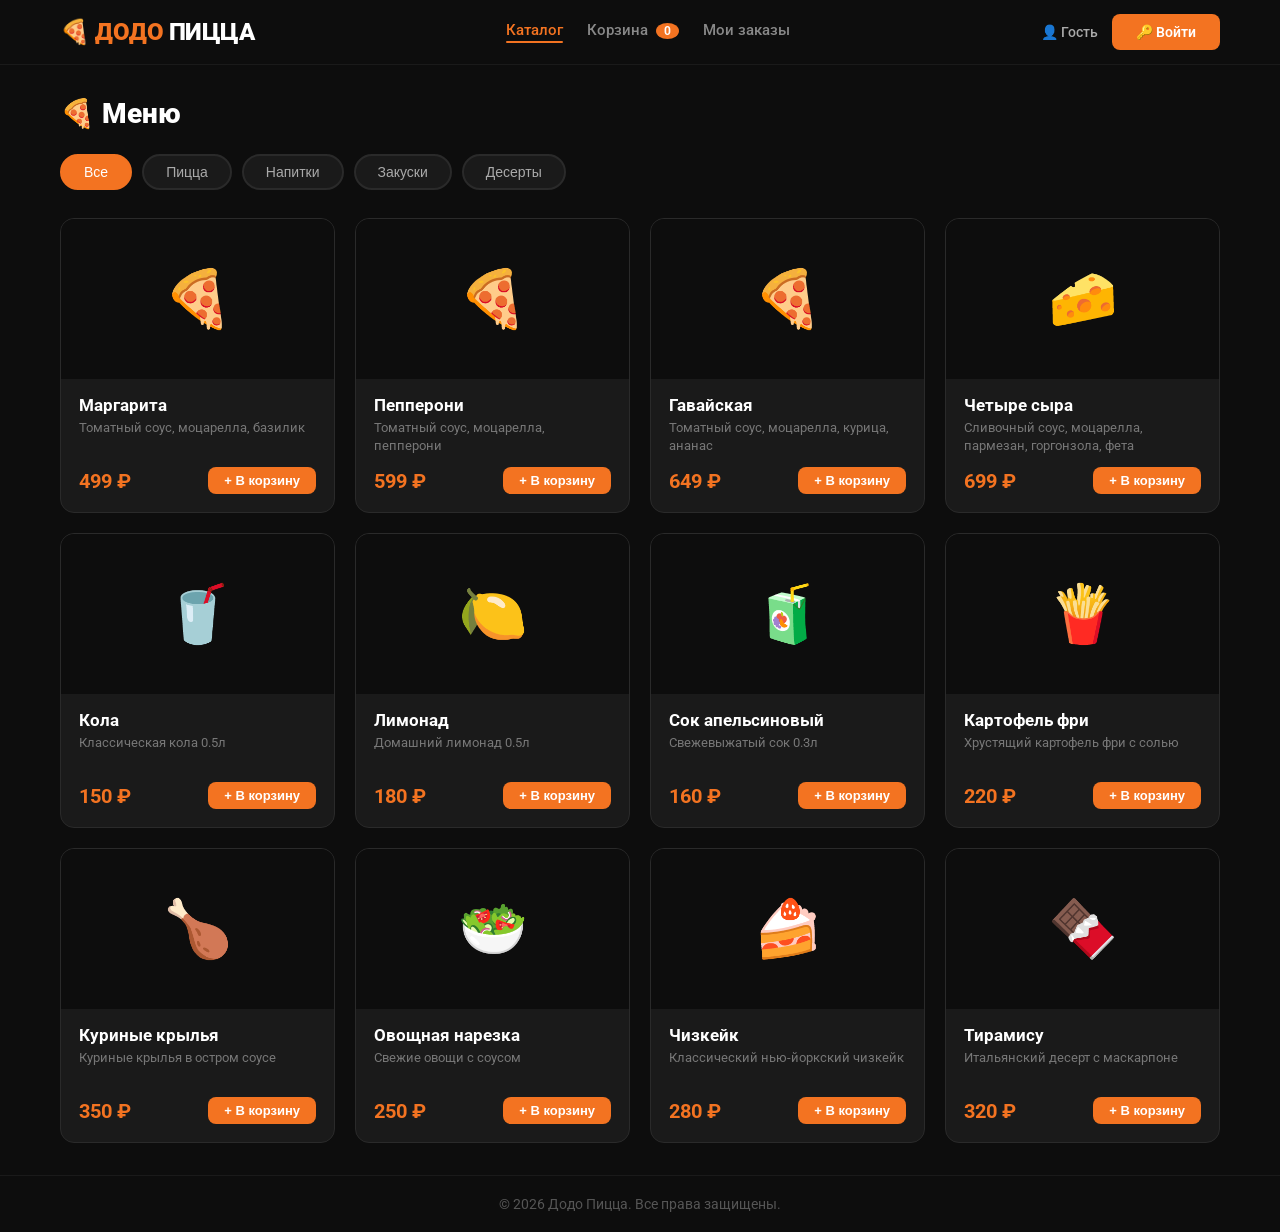
==== index.html @ ad589eb3 "Update index.html" ====
<!doctype html>
<html lang="ru">
  <head>
    <meta charset="UTF-8" />
    <meta name="viewport" content="width=device-width, initial-scale=1.0" />
    <title>Додо Пицца — доставка</title>
    <link
      rel="icon"
      href="data:image/svg+xml,<svg xmlns='http://www.w3.org/2000/svg' viewBox='0 0 100 100'><text y='.9em' font-size='90'>🍕</text></svg>"
    />
    <link rel="stylesheet" href="css/style.css" />
    <link rel="stylesheet" href="css/client.css" />
    <link
      href="https://fonts.googleapis.com/css2?family=Roboto:wght@400;500;700;900&display=swap"
      rel="stylesheet"
    />
  </head>
  <body>
    <!-- ===== HEADER ===== -->
    <header class="header">
      <div class="container header__inner">
        <div class="logo" onclick="navigateTo('catalog')">
          🍕 <span>ДОДО</span> ПИЦЦА
        </div>
        <nav class="header__nav" id="mainNav">
          <a href="#" class="header__link active" data-page="catalog"
            >Каталог</a
          >
          <a href="#" class="header__link" data-page="cart"
            >Корзина <span class="cart-count" id="cartCount">0</span></a
          >
          <a href="#" class="header__link" data-page="orders">Мои заказы</a>
        </nav>
        <div class="header__actions">
          <span class="user-name" id="userName">👤 Гость</span>
          <button class="btn btn--primary" id="authBtn">🔑 Войти</button>
        </div>
      </div>
    </header>

    <!-- ===== MAIN CONTENT ===== -->
    <main class="main">
      <div class="container" id="content"></div>
    </main>

    <!-- ===== FOOTER ===== -->
    <footer class="footer">
      <div class="container">
        <p>© 2026 Додо Пицца. Все права защищены.</p>
      </div>
    </footer>

    <!-- ===== MODAL AUTH ===== -->
    <div class="modal" id="authModal">
      <div class="modal__content">
        <div class="modal__header">
          <h2>🔑 Авторизация</h2>
      <button type="button" class="btn btn--primary btn--full" onclick="handleLogin()">🔑 Войти</button>
        </div>
        <div class="modal__body">
          <form id="authForm">
            <div class="form-group">
              <label>Логин</label>
              <input
                type="text"
                id="loginInput"
                placeholder="Введите логин"
                required
              />
            </div>
            <div class="form-group">
              <label>Пароль</label>
              <input
                type="password"
                id="passwordInput"
                placeholder="Введите пароль"
                required
              />
            </div>
            <div class="form-group">
              <label>Роль</label>
              <select id="roleSelect">
                <option value="client">👤 Клиент</option>
                <option value="kitchen">👨‍🍳 Сотрудник кухни</option>
                <option value="admin">🛡️ Администратор</option>
              </select>
            </div>
            <button type="submit" class="btn btn--primary btn--full">
              🔑 Войти
            </button>
          </form>
          <p
            style="
              margin-top: 12px;
              text-align: center;
              font-size: 13px;
              color: #666;
            "
          >
            Нет аккаунта?
            <a href="#" id="showRegister" style="color: #f37321"
              >Зарегистрироваться</a
            >
          </p>
          <p
            style="
              margin-top: 8px;
              text-align: center;
              font-size: 11px;
              color: #444;
            "
          >
            Тестовые: admin/admin123 | kitchen/kitchen123 | client/client123
          </p>
        </div>
      </div>
    </div>

    <!-- ===== MODAL REGISTER ===== -->
    <div class="modal" id="registerModal">
      <div class="modal__content">
        <div class="modal__header">
          <h2>📝 Регистрация</h2>
          <button class="modal__close" id="closeRegister">&times;</button>
        </div>
        <div class="modal__body">
          <form id="registerForm">
            <div class="form-group">
              <label>Имя</label>
              <input
                type="text"
                id="regName"
                placeholder="Введите имя"
                required
              />
            </div>
            <div class="form-group">
              <label>Логин</label>
              <input
                type="text"
                id="regLogin"
                placeholder="Придумайте логин"
                required
              />
            </div>
            <div class="form-group">
              <label>Пароль</label>
              <input
                type="password"
                id="regPassword"
                placeholder="Придумайте пароль"
                required
              />
            </div>
            <button type="submit" class="btn btn--primary btn--full">
              📝 Зарегистрироваться
            </button>
          </form>
          <p
            style="
              margin-top: 12px;
              text-align: center;
              font-size: 13px;
              color: #666;
            "
          >
            Уже есть аккаунт?
            <a href="#" id="showAuth" style="color: #f37321">Войти</a>
          </p>
        </div>
      </div>
    </div>

    <!-- ===== SCRIPTS ===== -->
<script src="js/api.js"></script>
<script src="js/auth.js"></script>   
<script src="js/cart.js"></script>
<script src="js/orders.js"></script>
<script src="js/app.js"></script>
    <script>
  // Принудительная проверка после загрузки всех скриптов
  if (typeof login === 'undefined') {
    console.error('❌ login не определён! Перезагрузка...');
    location.reload(true);
  } else {
    console.log('✅ login определён:', typeof login);
  }
</script>
  </body>
</html>
---- css/style.css ----
/* ============================================================
   ДОДО ПИЦЦА 2.0 — ОСНОВНЫЕ СТИЛИ
   Чёрный фон + оранжевый акцент
   ============================================================ */

/* ===== RESET & BASE ===== */
* {
  margin: 0;
  padding: 0;
  box-sizing: border-box;
}

body {
  font-family: "Roboto", sans-serif;
  background: #0d0d0d;
  color: #e0e0e0;
  min-height: 100vh;
  display: flex;
  flex-direction: column;
}

.container {
  max-width: 1200px;
  margin: 0 auto;
  padding: 0 20px;
}

a {
  text-decoration: none;
  color: inherit;
}

/* ===== SCROLLBAR ===== */
::-webkit-scrollbar {
  width: 8px;
}
::-webkit-scrollbar-track {
  background: #1a1a1a;
}
::-webkit-scrollbar-thumb {
  background: #f37321;
  border-radius: 4px;
}
::-webkit-scrollbar-thumb:hover {
  background: #d95f0e;
}

/* ===== BUTTONS ===== */
.btn {
  display: inline-block;
  padding: 10px 24px;
  border: none;
  border-radius: 8px;
  font-size: 14px;
  font-weight: 600;
  cursor: pointer;
  transition: all 0.25s ease;
  font-family: inherit;
}

.btn--primary {
  background: #f37321;
  color: #fff;
}
.btn--primary:hover {
  background: #d95f0e;
  transform: translateY(-2px);
  box-shadow: 0 6px 20px rgba(243, 115, 33, 0.35);
}

.btn--success {
  background: #28a745;
  color: #fff;
}
.btn--success:hover {
  background: #1e7e34;
}

.btn--warning {
  background: #ffc107;
  color: #1a1a1a;
}
.btn--warning:hover {
  background: #e0a800;
}

.btn--danger {
  background: #dc3545;
  color: #fff;
}
.btn--danger:hover {
  background: #b02a37;
}

.btn--secondary {
  background: #2a2a2a;
  color: #ccc;
  border: 1px solid #444;
}
.btn--secondary:hover {
  background: #3a3a3a;
  color: #fff;
}

.btn--outline {
  background: transparent;
  color: #f37321;
  border: 2px solid #f37321;
}
.btn--outline:hover {
  background: #f37321;
  color: #fff;
}

.btn--full {
  width: 100%;
}
.btn--small {
  padding: 4px 12px;
  font-size: 12px;
}

/* ===== MODAL ===== */
.modal {
  display: none;
  position: fixed;
  inset: 0;
  background: rgba(0, 0, 0, 0.8);
  justify-content: center;
  align-items: center;
  z-index: 9999;
  padding: 20px;
}
.modal.active {
  display: flex;
}

.modal__content {
  background: #1a1a1a;
  border: 1px solid #333;
  border-radius: 16px;
  max-width: 480px;
  width: 100%;
  padding: 28px 32px;
  animation: slideIn 0.3s ease;
  box-shadow: 0 20px 60px rgba(0, 0, 0, 0.6);
}

@keyframes slideIn {
  from {
    transform: translateY(-30px);
    opacity: 0;
  }
  to {
    transform: translateY(0);
    opacity: 1;
  }
}

.modal__header {
  display: flex;
  justify-content: space-between;
  align-items: center;
  margin-bottom: 20px;
}
.modal__header h2 {
  font-size: 22px;
  font-weight: 700;
  color: #fff;
}

.modal__close {
  background: none;
  border: none;
  font-size: 30px;
  cursor: pointer;
  color: #666;
  line-height: 1;
}
.modal__close:hover {
  color: #fff;
}

/* ===== FORM ===== */
.form-group {
  margin-bottom: 16px;
}
.form-group label {
  display: block;
  font-weight: 500;
  font-size: 14px;
  margin-bottom: 4px;
  color: #aaa;
}
.form-group input,
.form-group select {
  width: 100%;
  padding: 10px 14px;
  border: 1.5px solid #333;
  border-radius: 8px;
  font-size: 14px;
  font-family: inherit;
  transition: border 0.25s ease;
  background: #0d0d0d;
  color: #fff;
}
.form-group input:focus,
.form-group select:focus {
  outline: none;
  border-color: #f37321;
  box-shadow: 0 0 0 3px rgba(243, 115, 33, 0.2);
}
.form-group input::placeholder {
  color: #555;
}

/* ===== HEADER ===== */
.header {
  background: #0d0d0d;
  border-bottom: 1px solid #1a1a1a;
  position: sticky;
  top: 0;
  z-index: 100;
  padding: 14px 0;
}
.header__inner {
  display: flex;
  justify-content: space-between;
  align-items: center;
  flex-wrap: wrap;
  gap: 12px;
}

.logo {
  font-size: 24px;
  font-weight: 900;
  color: #fff;
  cursor: pointer;
  letter-spacing: -0.5px;
}
.logo span {
  color: #f37321;
}

.header__nav {
  display: flex;
  gap: 24px;
  align-items: center;
  flex-wrap: wrap;
}
.header__link {
  color: #888;
  font-weight: 500;
  font-size: 15px;
  position: relative;
  padding-bottom: 4px;
  transition: color 0.25s ease;
}
.header__link:hover {
  color: #f37321;
}
.header__link.active {
  color: #f37321;
}
.header__link.active::after {
  content: "";
  position: absolute;
  bottom: 0;
  left: 0;
  right: 0;
  height: 2.5px;
  background: #f37321;
  border-radius: 4px;
}

.cart-count {
  background: #f37321;
  color: #fff;
  border-radius: 50%;
  padding: 1px 8px;
  font-size: 12px;
  font-weight: 700;
  margin-left: 4px;
}

.header__actions {
  display: flex;
  align-items: center;
  gap: 14px;
}
.user-name {
  font-weight: 500;
  font-size: 14px;
  color: #aaa;
}

/* ===== FOOTER ===== */
.footer {
  background: #0d0d0d;
  padding: 20px 0;
  margin-top: auto;
  border-top: 1px solid #1a1a1a;
  text-align: center;
  font-size: 14px;
  color: #555;
}

/* ===== STATUS BADGES ===== */
.status-badge {
  padding: 3px 14px;
  border-radius: 20px;
  font-size: 13px;
  font-weight: 600;
  display: inline-block;
}
.status-new {
  background: #fff3cd;
  color: #856404;
}
.status-cooking {
  background: #ffe0b2;
  color: #e65100;
}
.status-ready {
  background: #c8e6c9;
  color: #1e7e34;
}
.status-done {
  background: #333;
  color: #888;
}

/* ===== UTILITY ===== */
.text-center {
  text-align: center;
}
.mt-16 {
  margin-top: 16px;
}
.mb-16 {
  margin-bottom: 16px;
}
.flex {
  display: flex;
}
.flex-between {
  display: flex;
  justify-content: space-between;
  align-items: center;
}
.gap-8 {
  gap: 8px;
}
.gap-12 {
  gap: 12px;
}

/* ===== RESPONSIVE ===== */
@media (max-width: 768px) {
  .header__inner {
    flex-direction: column;
    align-items: stretch;
    gap: 8px;
  }
  .header__nav {
    justify-content: center;
    gap: 16px;
    font-size: 14px;
  }
  .header__actions {
    justify-content: center;
  }
  .logo {
    text-align: center;
    font-size: 20px;
  }
  .modal__content {
    padding: 20px;
    margin: 10px;
  }
}
---- css/client.css ----
/* ============================================================
   ДОДО ПИЦЦА 2.0 — СТИЛИ КЛИЕНТСКОЙ ЧАСТИ
   Чёрный фон + оранжевый акцент
   ============================================================ */

/* ===== CATALOG ===== */
.catalog {
  padding: 32px 0;
}
.catalog__title {
  font-size: 28px;
  font-weight: 900;
  margin-bottom: 24px;
  color: #fff;
}

.catalog__categories {
  display: flex;
  gap: 10px;
  margin-bottom: 28px;
  flex-wrap: wrap;
}
.catalog__category {
  padding: 8px 22px;
  background: #1a1a1a;
  border: 2px solid #2a2a2a;
  border-radius: 30px;
  cursor: pointer;
  font-weight: 500;
  font-size: 14px;
  color: #aaa;
  transition: all 0.25s ease;
}
.catalog__category:hover {
  border-color: #f37321;
  color: #f37321;
}
.catalog__category.active {
  border-color: #f37321;
  background: #f37321;
  color: #fff;
}

.catalog__grid {
  display: grid;
  grid-template-columns: repeat(auto-fill, minmax(220px, 1fr));
  gap: 20px;
}

/* ===== PRODUCT CARD ===== */
.product-card {
  background: #1a1a1a;
  border: 1px solid #2a2a2a;
  border-radius: 14px;
  overflow: hidden;
  transition:
    transform 0.25s ease,
    box-shadow 0.25s ease;
}
.product-card:hover {
  transform: translateY(-6px);
  box-shadow: 0 10px 30px rgba(0, 0, 0, 0.5);
  border-color: #f37321;
}

.product-card__image {
  height: 160px;
  background: #0d0d0d;
  display: flex;
  align-items: center;
  justify-content: center;
  font-size: 56px;
}
.product-card__body {
  padding: 16px 18px 18px;
}
.product-card__name {
  font-size: 17px;
  font-weight: 700;
  color: #fff;
}
.product-card__description {
  font-size: 13px;
  color: #777;
  margin: 4px 0 12px;
  min-height: 36px;
  line-height: 1.4;
}
.product-card__bottom {
  display: flex;
  justify-content: space-between;
  align-items: center;
}
.product-card__price {
  font-size: 20px;
  font-weight: 700;
  color: #f37321;
}
.product-card__add {
  padding: 6px 16px;
  background: #f37321;
  color: #fff;
  border: none;
  border-radius: 8px;
  cursor: pointer;
  font-weight: 600;
  font-size: 13px;
  transition: background 0.25s ease;
}
.product-card__add:hover {
  background: #d95f0e;
}

/* ===== CART ===== */
.cart {
  padding: 32px 0;
}
.cart__title {
  color: #fff;
  font-size: 28px;
  font-weight: 900;
  margin-bottom: 24px;
}
.cart__empty {
  text-align: center;
  padding: 60px 0;
  color: #666;
}
.cart__empty-icon {
  font-size: 64px;
  display: block;
  margin-bottom: 12px;
}
.cart__empty h2 {
  font-size: 24px;
  margin-bottom: 8px;
  color: #aaa;
}

.cart__item {
  display: flex;
  justify-content: space-between;
  align-items: center;
  background: #1a1a1a;
  border: 1px solid #2a2a2a;
  padding: 14px 20px;
  border-radius: 10px;
  margin-bottom: 10px;
  flex-wrap: wrap;
  gap: 10px;
}
.cart__item:hover {
  border-color: #f37321;
}
.cart__item-info {
  display: flex;
  align-items: center;
  gap: 16px;
  flex-wrap: wrap;
}
.cart__item-name {
  font-weight: 600;
  min-width: 100px;
  color: #fff;
}
.cart__item-quantity {
  display: flex;
  align-items: center;
  gap: 8px;
}
.cart__item-quantity button {
  width: 28px;
  height: 28px;
  border: 1.5px solid #333;
  border-radius: 50%;
  background: #0d0d0d;
  cursor: pointer;
  font-size: 16px;
  font-weight: 700;
  color: #aaa;
  transition: all 0.2s ease;
}
.cart__item-quantity button:hover {
  border-color: #f37321;
  color: #f37321;
}
.cart__item-quantity span {
  min-width: 24px;
  text-align: center;
  font-weight: 600;
  color: #fff;
}
.cart__item-total {
  font-weight: 700;
  font-size: 17px;
  color: #f37321;
  min-width: 80px;
  text-align: right;
}
.cart__item-remove {
  background: none;
  border: none;
  font-size: 20px;
  cursor: pointer;
  color: #444;
  transition: color 0.2s ease;
}
.cart__item-remove:hover {
  color: #dc3545;
}

.cart__summary {
  background: #1a1a1a;
  border: 1px solid #2a2a2a;
  padding: 24px 28px;
  border-radius: 12px;
  margin-top: 20px;
}
.cart__summary-row {
  display: flex;
  justify-content: space-between;
  padding: 6px 0;
  font-size: 15px;
  color: #ccc;
}
.cart__summary-row.total {
  font-size: 20px;
  font-weight: 700;
  border-top: 2px solid #2a2a2a;
  padding-top: 14px;
  margin-top: 6px;
  color: #f37321;
}
.cart__summary-actions {
  display: flex;
  gap: 12px;
  margin-top: 16px;
  flex-wrap: wrap;
}

/* ===== CHECKOUT ===== */
.checkout {
  padding: 32px 0;
}
.checkout h1 {
  color: #fff;
  font-size: 28px;
  font-weight: 900;
  margin-bottom: 24px;
}
.checkout__form {
  background: #1a1a1a;
  border: 1px solid #2a2a2a;
  padding: 28px;
  border-radius: 14px;
  max-width: 640px;
}
.checkout__order-summary {
  background: #0d0d0d;
  padding: 16px 20px;
  border-radius: 10px;
  margin: 16px 0;
}
.checkout__order-summary .item {
  display: flex;
  justify-content: space-between;
  font-size: 14px;
  padding: 3px 0;
  color: #ccc;
}
.checkout__total {
  font-size: 20px;
  font-weight: 700;
  color: #f37321;
  text-align: right;
  margin-top: 8px;
}

/* ===== ORDERS ===== */
.orders {
  padding: 32px 0;
}
.orders__title {
  font-size: 28px;
  font-weight: 900;
  color: #fff;
  margin-bottom: 24px;
}

.order-card {
  background: #1a1a1a;
  border: 1px solid #2a2a2a;
  padding: 18px 22px;
  border-radius: 12px;
  margin-bottom: 14px;
  cursor: pointer;
  transition: border-color 0.25s ease;
}
.order-card:hover {
  border-color: #f37321;
}
.order-card__header {
  display: flex;
  justify-content: space-between;
  align-items: center;
  flex-wrap: wrap;
  gap: 8px;
  margin-bottom: 10px;
  padding-bottom: 10px;
  border-bottom: 1px solid #2a2a2a;
}
.order-card__id {
  font-weight: 700;
  font-size: 17px;
  color: #fff;
}
.order-card__items {
  font-size: 14px;
  color: #888;
  margin: 6px 0;
}
.order-card__meta {
  font-size: 13px;
  color: #666;
  margin-top: 6px;
}
.order-card__total {
  font-weight: 700;
  font-size: 18px;
  color: #f37321;
  margin-top: 6px;
}

/* ===== TRACKING ===== */
.tracking {
  padding: 32px 0;
}
.tracking h1 {
  color: #fff;
  font-size: 28px;
  font-weight: 900;
  margin-bottom: 8px;
}
.tracking__bar {
  display: flex;
  justify-content: space-between;
  align-items: center;
  max-width: 500px;
  margin: 20px 0;
  position: relative;
}
.tracking__bar::before {
  content: "";
  position: absolute;
  top: 50%;
  left: 10%;
  right: 10%;
  height: 3px;
  background: #2a2a2a;
  transform: translateY(-50%);
  z-index: 0;
}
.tracking__step {
  display: flex;
  flex-direction: column;
  align-items: center;
  z-index: 1;
  gap: 4px;
}
.tracking__step .dot {
  width: 28px;
  height: 28px;
  border-radius: 50%;
  background: #2a2a2a;
  border: 3px solid #2a2a2a;
  transition: all 0.3s ease;
}
.tracking__step .dot.active {
  background: #f37321;
  border-color: #f37321;
}
.tracking__step .dot.done {
  background: #28a745;
  border-color: #28a745;
}
.tracking__step .label {
  font-size: 12px;
  font-weight: 500;
  color: #555;
}
.tracking__step .label.active {
  color: #f37321;
}
.tracking__step .label.done {
  color: #28a745;
}

.tracking__order-details {
  background: #1a1a1a;
  border: 1px solid #2a2a2a;
  padding: 20px 24px;
  border-radius: 12px;
  max-width: 500px;
}
.tracking__order-details .detail-row {
  display: flex;
  justify-content: space-between;
  padding: 4px 0;
  font-size: 14px;
  color: #ccc;
}
.tracking__order-details h3 {
  color: #fff;
  margin-bottom: 8px;
}

/* ===== RESPONSIVE ===== */
@media (max-width: 600px) {
  .catalog__grid {
    grid-template-columns: repeat(auto-fill, minmax(150px, 1fr));
    gap: 12px;
  }
  .product-card__image {
    height: 100px;
    font-size: 36px;
  }
  .product-card__body {
    padding: 12px;
  }
  .product-card__name {
    font-size: 14px;
  }
  .product-card__price {
    font-size: 16px;
  }
  .product-card__add {
    font-size: 12px;
    padding: 4px 12px;
  }
  .cart__item {
    flex-direction: column;
    align-items: stretch;
    gap: 6px;
  }
  .cart__item-total {
    text-align: left;
  }
  .cart__summary-actions {
    flex-direction: column;
  }
  .cart__summary-actions .btn {
    width: 100%;
    text-align: center;
  }
  .tracking__bar {
    flex-wrap: wrap;
    gap: 12px;
  }
  .tracking__bar::before {
    display: none;
  }
}
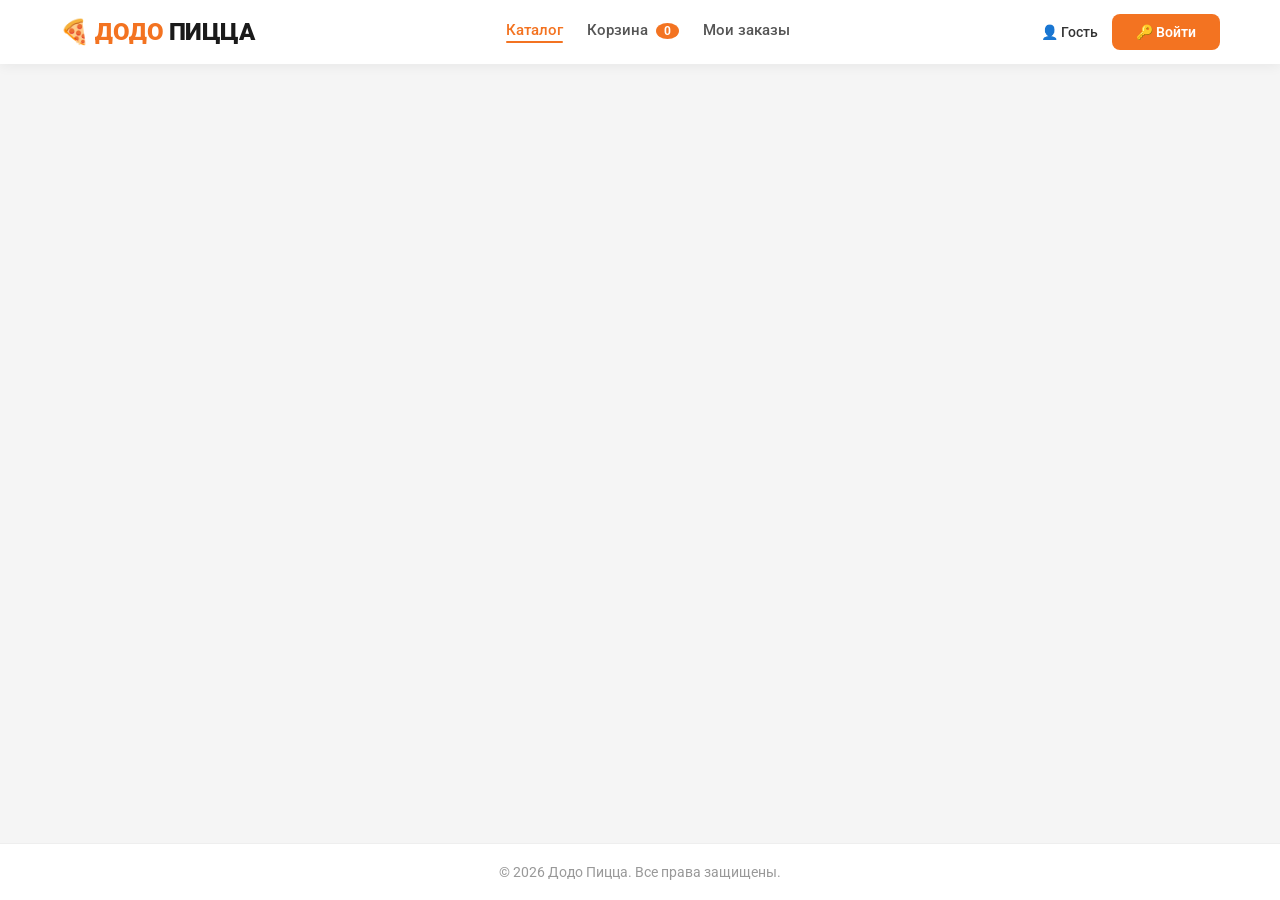
==== commit a621c95f: "Update index.html" ====
--- a/index.html
+++ b/index.html
@@ -49,73 +49,28 @@
         <p>© 2026 Додо Пицца. Все права защищены.</p>
       </div>
     </footer>
-
-    <!-- ===== MODAL AUTH ===== -->
-    <div class="modal" id="authModal">
-      <div class="modal__content">
-        <div class="modal__header">
-          <h2>🔑 Авторизация</h2>
-      <button type="button" class="btn btn--primary btn--full" onclick="handleLogin()">🔑 Войти</button>
+<!-- ===== MODAL AUTH ===== -->
+<div class="modal" id="authModal">
+  <div class="modal__content">
+    <div class="modal__header">
+      <h2>🔑 Авторизация</h2>
+      <button class="modal__close" id="closeAuth">&times;</button>
+    </div>
+    <div class="modal__body">
+      <form id="authForm" onsubmit="return false;">
+        <div class="form-group">
+          <label>Логин</label>
+          <input type="text" id="loginInput" placeholder="Введите логин" required />
         </div>
-        <div class="modal__body">
-          <form id="authForm">
-            <div class="form-group">
-              <label>Логин</label>
-              <input
-                type="text"
-                id="loginInput"
-                placeholder="Введите логин"
-                required
-              />
-            </div>
-            <div class="form-group">
-              <label>Пароль</label>
-              <input
-                type="password"
-                id="passwordInput"
-                placeholder="Введите пароль"
-                required
-              />
-            </div>
-            <div class="form-group">
-              <label>Роль</label>
-              <select id="roleSelect">
-                <option value="client">👤 Клиент</option>
-                <option value="kitchen">👨‍🍳 Сотрудник кухни</option>
-                <option value="admin">🛡️ Администратор</option>
-              </select>
-            </div>
-            <button type="submit" class="btn btn--primary btn--full">
-              🔑 Войти
-            </button>
-          </form>
-          <p
-            style="
-              margin-top: 12px;
-              text-align: center;
-              font-size: 13px;
-              color: #666;
-            "
-          >
-            Нет аккаунта?
-            <a href="#" id="showRegister" style="color: #f37321"
-              >Зарегистрироваться</a
-            >
-          </p>
-          <p
-            style="
-              margin-top: 8px;
-              text-align: center;
-              font-size: 11px;
-              color: #444;
-            "
-          >
-            Тестовые: admin/admin123 | kitchen/kitchen123 | client/client123
-          </p>
-        </div>
-      </div>
+       <input type="hidden" id="roleSelect" value="client" />
+        <button type="button" class="btn btn--primary btn--full" onclick="handleLogin()">🔑 Войти</button>
+      </form>
+      <p style="margin-top:12px; text-align:center; font-size:13px; color:#666;">
+        Нет аккаунта? <a href="#" id="showRegister" style="color:#F37321;">Зарегистрироваться</a>
+      </p>
     </div>
-
+  </div>
+</div>
     <!-- ===== MODAL REGISTER ===== -->
     <div class="modal" id="registerModal">
       <div class="modal__content">
--- a/css/style.css
+++ b/css/style.css
@@ -1,9 +1,7 @@
 /* ============================================================
-   ДОДО ПИЦЦА 2.0 — ОСНОВНЫЕ СТИЛИ
-   Чёрный фон + оранжевый акцент
+   BERDSK_PIZZA — ОБЩИЕ СТИЛИ
    ============================================================ */
 
-/* ===== RESET & BASE ===== */
 * {
   margin: 0;
   padding: 0;
@@ -11,9 +9,9 @@
 }
 
 body {
-  font-family: "Roboto", sans-serif;
-  background: #0d0d0d;
-  color: #e0e0e0;
+  font-family: 'Roboto', sans-serif;
+  background: #f5f5f5;
+  color: #1a1a1a;
   min-height: 100vh;
   display: flex;
   flex-direction: column;
@@ -31,19 +29,10 @@
 }
 
 /* ===== SCROLLBAR ===== */
-::-webkit-scrollbar {
-  width: 8px;
-}
-::-webkit-scrollbar-track {
-  background: #1a1a1a;
-}
-::-webkit-scrollbar-thumb {
-  background: #f37321;
-  border-radius: 4px;
-}
-::-webkit-scrollbar-thumb:hover {
-  background: #d95f0e;
-}
+::-webkit-scrollbar { width: 8px; }
+::-webkit-scrollbar-track { background: #f0f0f0; border-radius: 4px; }
+::-webkit-scrollbar-thumb { background: #F37321; border-radius: 4px; }
+::-webkit-scrollbar-thumb:hover { background: #d95f0e; }
 
 /* ===== BUTTONS ===== */
 .btn {
@@ -59,13 +48,13 @@
 }
 
 .btn--primary {
-  background: #f37321;
+  background: #F37321;
   color: #fff;
 }
 .btn--primary:hover {
   background: #d95f0e;
   transform: translateY(-2px);
-  box-shadow: 0 6px 20px rgba(243, 115, 33, 0.35);
+  box-shadow: 0 4px 16px rgba(243, 115, 33, 0.3);
 }
 
 .btn--success {
@@ -93,22 +82,20 @@
 }
 
 .btn--secondary {
-  background: #2a2a2a;
-  color: #ccc;
-  border: 1px solid #444;
+  background: #e9ecef;
+  color: #1a1a1a;
 }
 .btn--secondary:hover {
-  background: #3a3a3a;
-  color: #fff;
+  background: #dde0e3;
 }
 
 .btn--outline {
   background: transparent;
-  color: #f37321;
-  border: 2px solid #f37321;
+  color: #F37321;
+  border: 2px solid #F37321;
 }
 .btn--outline:hover {
-  background: #f37321;
+  background: #F37321;
   color: #fff;
 }
 
@@ -118,6 +105,11 @@
 .btn--small {
   padding: 4px 12px;
   font-size: 12px;
+}
+.btn--large {
+  padding: 14px 32px;
+  font-size: 18px;
+  border-radius: 12px;
 }
 
 /* ===== MODAL ===== */
@@ -125,7 +117,7 @@
   display: none;
   position: fixed;
   inset: 0;
-  background: rgba(0, 0, 0, 0.8);
+  background: rgba(0, 0, 0, 0.4);
   justify-content: center;
   align-items: center;
   z-index: 9999;
@@ -136,25 +128,18 @@
 }
 
 .modal__content {
-  background: #1a1a1a;
-  border: 1px solid #333;
+  background: #fff;
   border-radius: 16px;
   max-width: 480px;
   width: 100%;
   padding: 28px 32px;
   animation: slideIn 0.3s ease;
-  box-shadow: 0 20px 60px rgba(0, 0, 0, 0.6);
+  box-shadow: 0 20px 60px rgba(0, 0, 0, 0.15);
 }
 
 @keyframes slideIn {
-  from {
-    transform: translateY(-30px);
-    opacity: 0;
-  }
-  to {
-    transform: translateY(0);
-    opacity: 1;
-  }
+  from { transform: translateY(-30px); opacity: 0; }
+  to { transform: translateY(0); opacity: 1; }
 }
 
 .modal__header {
@@ -166,7 +151,7 @@
 .modal__header h2 {
   font-size: 22px;
   font-weight: 700;
-  color: #fff;
+  color: #1a1a1a;
 }
 
 .modal__close {
@@ -174,11 +159,11 @@
   border: none;
   font-size: 30px;
   cursor: pointer;
-  color: #666;
+  color: #aaa;
   line-height: 1;
 }
 .modal__close:hover {
-  color: #fff;
+  color: #1a1a1a;
 }
 
 /* ===== FORM ===== */
@@ -190,34 +175,32 @@
   font-weight: 500;
   font-size: 14px;
   margin-bottom: 4px;
-  color: #aaa;
+  color: #333;
 }
 .form-group input,
-.form-group select {
+.form-group select,
+.form-group textarea {
   width: 100%;
   padding: 10px 14px;
-  border: 1.5px solid #333;
+  border: 1.5px solid #ddd;
   border-radius: 8px;
   font-size: 14px;
   font-family: inherit;
   transition: border 0.25s ease;
-  background: #0d0d0d;
-  color: #fff;
+  background: #fff;
 }
 .form-group input:focus,
-.form-group select:focus {
+.form-group select:focus,
+.form-group textarea:focus {
   outline: none;
-  border-color: #f37321;
-  box-shadow: 0 0 0 3px rgba(243, 115, 33, 0.2);
-}
-.form-group input::placeholder {
-  color: #555;
+  border-color: #F37321;
+  box-shadow: 0 0 0 3px rgba(243, 115, 33, 0.15);
 }
 
 /* ===== HEADER ===== */
 .header {
-  background: #0d0d0d;
-  border-bottom: 1px solid #1a1a1a;
+  background: #fff;
+  box-shadow: 0 2px 12px rgba(0, 0, 0, 0.06);
   position: sticky;
   top: 0;
   z-index: 100;
@@ -234,12 +217,12 @@
 .logo {
   font-size: 24px;
   font-weight: 900;
-  color: #fff;
+  color: #1a1a1a;
   cursor: pointer;
   letter-spacing: -0.5px;
 }
 .logo span {
-  color: #f37321;
+  color: #F37321;
 }
 
 .header__nav {
@@ -249,7 +232,7 @@
   flex-wrap: wrap;
 }
 .header__link {
-  color: #888;
+  color: #555;
   font-weight: 500;
   font-size: 15px;
   position: relative;
@@ -257,24 +240,24 @@
   transition: color 0.25s ease;
 }
 .header__link:hover {
-  color: #f37321;
+  color: #F37321;
 }
 .header__link.active {
-  color: #f37321;
+  color: #F37321;
 }
 .header__link.active::after {
-  content: "";
+  content: '';
   position: absolute;
   bottom: 0;
   left: 0;
   right: 0;
   height: 2.5px;
-  background: #f37321;
+  background: #F37321;
   border-radius: 4px;
 }
 
 .cart-count {
-  background: #f37321;
+  background: #F37321;
   color: #fff;
   border-radius: 50%;
   padding: 1px 8px;
@@ -291,18 +274,18 @@
 .user-name {
   font-weight: 500;
   font-size: 14px;
-  color: #aaa;
+  color: #333;
 }
 
 /* ===== FOOTER ===== */
 .footer {
-  background: #0d0d0d;
+  background: #fff;
   padding: 20px 0;
   margin-top: auto;
-  border-top: 1px solid #1a1a1a;
+  border-top: 1px solid #eee;
   text-align: center;
   font-size: 14px;
-  color: #555;
+  color: #999;
 }
 
 /* ===== STATUS BADGES ===== */
@@ -317,42 +300,37 @@
   background: #fff3cd;
   color: #856404;
 }
+.status-waiting {
+  background: #ffe0b2;
+  color: #e65100;
+}
 .status-cooking {
-  background: #ffe0b2;
+  background: #fff3e0;
   color: #e65100;
 }
 .status-ready {
   background: #c8e6c9;
   color: #1e7e34;
 }
+.status-delivering {
+  background: #bbdefb;
+  color: #0d47a1;
+}
+.status-delivered {
+  background: #e0e0e0;
+  color: #555;
+}
+.status-cancelled {
+  background: #ffcdd2;
+  color: #b71c1c;
+}
 .status-done {
-  background: #333;
-  color: #888;
-}
-
-/* ===== UTILITY ===== */
-.text-center {
-  text-align: center;
-}
-.mt-16 {
-  margin-top: 16px;
-}
-.mb-16 {
-  margin-bottom: 16px;
-}
-.flex {
-  display: flex;
-}
-.flex-between {
-  display: flex;
-  justify-content: space-between;
-  align-items: center;
-}
-.gap-8 {
-  gap: 8px;
-}
-.gap-12 {
-  gap: 12px;
+  background: #e0e0e0;
+  color: #555;
+}
+.status-refund {
+  background: #f8bbd0;
+  color: #880e4f;
 }
 
 /* ===== RESPONSIVE ===== */
--- a/css/client.css
+++ b/css/client.css
@@ -1,6 +1,5 @@
 /* ============================================================
-   ДОДО ПИЦЦА 2.0 — СТИЛИ КЛИЕНТСКОЙ ЧАСТИ
-   Чёрный фон + оранжевый акцент
+   BERDSK_PIZZA — КЛИЕНТ 
    ============================================================ */
 
 /* ===== CATALOG ===== */
@@ -11,7 +10,17 @@
   font-size: 28px;
   font-weight: 900;
   margin-bottom: 24px;
-  color: #fff;
+  color: #1a1a1a;
+}
+.catalog__greeting {
+  font-size: 20px;
+  font-weight: 700;
+  margin-bottom: 4px;
+}
+.catalog__subtitle {
+  font-size: 16px;
+  color: #777;
+  margin-bottom: 20px;
 }
 
 .catalog__categories {
@@ -21,67 +30,66 @@
   flex-wrap: wrap;
 }
 .catalog__category {
-  padding: 8px 22px;
-  background: #1a1a1a;
-  border: 2px solid #2a2a2a;
+  padding: 10px 24px;
+  background: #f0f0f0;
+  border: none;
   border-radius: 30px;
   cursor: pointer;
-  font-weight: 500;
-  font-size: 14px;
-  color: #aaa;
+  font-weight: 600;
+  font-size: 15px;
+  color: #555;
   transition: all 0.25s ease;
 }
 .catalog__category:hover {
-  border-color: #f37321;
-  color: #f37321;
+  background: #F37321;
+  color: #fff;
+  transform: scale(1.05);
 }
 .catalog__category.active {
-  border-color: #f37321;
-  background: #f37321;
+  background: #F37321;
   color: #fff;
 }
 
 .catalog__grid {
   display: grid;
   grid-template-columns: repeat(auto-fill, minmax(220px, 1fr));
-  gap: 20px;
-}
-
-/* ===== PRODUCT CARD ===== */
+  gap: 24px;
+}
+
+/* ===== PRODUCT CARD (мультяшный) ===== */
 .product-card {
-  background: #1a1a1a;
-  border: 1px solid #2a2a2a;
-  border-radius: 14px;
+  background: #fff;
+  border-radius: 20px;
   overflow: hidden;
-  transition:
-    transform 0.25s ease,
-    box-shadow 0.25s ease;
+  box-shadow: 0 4px 16px rgba(0, 0, 0, 0.06);
+  transition: transform 0.3s ease, box-shadow 0.3s ease;
+  cursor: pointer;
 }
 .product-card:hover {
-  transform: translateY(-6px);
-  box-shadow: 0 10px 30px rgba(0, 0, 0, 0.5);
-  border-color: #f37321;
+  transform: translateY(-8px) scale(1.02);
+  box-shadow: 0 12px 40px rgba(0, 0, 0, 0.12);
 }
 
 .product-card__image {
   height: 160px;
-  background: #0d0d0d;
+  background: #f8f8f8;
   display: flex;
   align-items: center;
   justify-content: center;
-  font-size: 56px;
+  font-size: 64px;
+  padding: 8px;
 }
 .product-card__body {
   padding: 16px 18px 18px;
 }
 .product-card__name {
-  font-size: 17px;
-  font-weight: 700;
-  color: #fff;
+  font-size: 18px;
+  font-weight: 700;
+  color: #1a1a1a;
 }
 .product-card__description {
   font-size: 13px;
-  color: #777;
+  color: #888;
   margin: 4px 0 12px;
   min-height: 36px;
   line-height: 1.4;
@@ -92,23 +100,24 @@
   align-items: center;
 }
 .product-card__price {
-  font-size: 20px;
-  font-weight: 700;
-  color: #f37321;
+  font-size: 22px;
+  font-weight: 700;
+  color: #F37321;
 }
 .product-card__add {
-  padding: 6px 16px;
-  background: #f37321;
+  padding: 8px 18px;
+  background: #F37321;
   color: #fff;
   border: none;
-  border-radius: 8px;
+  border-radius: 12px;
   cursor: pointer;
   font-weight: 600;
-  font-size: 13px;
-  transition: background 0.25s ease;
+  font-size: 14px;
+  transition: all 0.2s ease;
 }
 .product-card__add:hover {
   background: #d95f0e;
+  transform: scale(1.05);
 }
 
 /* ===== CART ===== */
@@ -116,149 +125,142 @@
   padding: 32px 0;
 }
 .cart__title {
+  font-size: 28px;
+  font-weight: 900;
+  color: #1a1a1a;
+  margin-bottom: 24px;
+}
+.cart__empty {
+  text-align: center;
+  padding: 60px 0;
+  color: #999;
+}
+.cart__empty-icon {
+  font-size: 72px;
+  display: block;
+  margin-bottom: 12px;
+}
+.cart__empty h2 {
+  font-size: 24px;
+  margin-bottom: 8px;
+  color: #333;
+}
+
+.cart__item {
+  display: flex;
+  justify-content: space-between;
+  align-items: center;
+  background: #fff;
+  padding: 16px 20px;
+  border-radius: 16px;
+  margin-bottom: 12px;
+  box-shadow: 0 2px 8px rgba(0, 0, 0, 0.04);
+  flex-wrap: wrap;
+  gap: 10px;
+}
+.cart__item-info {
+  display: flex;
+  align-items: center;
+  gap: 16px;
+  flex-wrap: wrap;
+}
+.cart__item-name {
+  font-weight: 600;
+  min-width: 100px;
+}
+.cart__item-quantity {
+  display: flex;
+  align-items: center;
+  gap: 8px;
+}
+.cart__item-quantity button {
+  width: 32px;
+  height: 32px;
+  border: none;
+  border-radius: 50%;
+  background: #f0f0f0;
+  cursor: pointer;
+  font-size: 18px;
+  font-weight: 700;
+  transition: all 0.2s ease;
+}
+.cart__item-quantity button:hover {
+  background: #F37321;
   color: #fff;
+}
+.cart__item-quantity span {
+  min-width: 28px;
+  text-align: center;
+  font-weight: 600;
+  font-size: 18px;
+}
+.cart__item-total {
+  font-weight: 700;
+  font-size: 18px;
+  color: #F37321;
+  min-width: 80px;
+  text-align: right;
+}
+.cart__item-remove {
+  background: none;
+  border: none;
+  font-size: 22px;
+  cursor: pointer;
+  color: #ccc;
+  transition: color 0.2s ease;
+}
+.cart__item-remove:hover {
+  color: #dc3545;
+}
+
+.cart__summary {
+  background: #fff;
+  padding: 24px 28px;
+  border-radius: 16px;
+  margin-top: 20px;
+  box-shadow: 0 2px 8px rgba(0, 0, 0, 0.04);
+}
+.cart__summary-row {
+  display: flex;
+  justify-content: space-between;
+  padding: 6px 0;
+  font-size: 15px;
+}
+.cart__summary-row.total {
+  font-size: 22px;
+  font-weight: 700;
+  border-top: 2px solid #eee;
+  padding-top: 14px;
+  margin-top: 6px;
+  color: #F37321;
+}
+.cart__summary-actions {
+  display: flex;
+  gap: 12px;
+  margin-top: 16px;
+  flex-wrap: wrap;
+}
+
+/* ===== CHECKOUT ===== */
+.checkout {
+  padding: 32px 0;
+}
+.checkout h1 {
   font-size: 28px;
   font-weight: 900;
   margin-bottom: 24px;
 }
-.cart__empty {
-  text-align: center;
-  padding: 60px 0;
-  color: #666;
-}
-.cart__empty-icon {
-  font-size: 64px;
-  display: block;
-  margin-bottom: 12px;
-}
-.cart__empty h2 {
-  font-size: 24px;
-  margin-bottom: 8px;
-  color: #aaa;
-}
-
-.cart__item {
-  display: flex;
-  justify-content: space-between;
-  align-items: center;
-  background: #1a1a1a;
-  border: 1px solid #2a2a2a;
-  padding: 14px 20px;
-  border-radius: 10px;
-  margin-bottom: 10px;
-  flex-wrap: wrap;
-  gap: 10px;
-}
-.cart__item:hover {
-  border-color: #f37321;
-}
-.cart__item-info {
-  display: flex;
-  align-items: center;
-  gap: 16px;
-  flex-wrap: wrap;
-}
-.cart__item-name {
-  font-weight: 600;
-  min-width: 100px;
-  color: #fff;
-}
-.cart__item-quantity {
-  display: flex;
-  align-items: center;
-  gap: 8px;
-}
-.cart__item-quantity button {
-  width: 28px;
-  height: 28px;
-  border: 1.5px solid #333;
-  border-radius: 50%;
-  background: #0d0d0d;
-  cursor: pointer;
-  font-size: 16px;
-  font-weight: 700;
-  color: #aaa;
-  transition: all 0.2s ease;
-}
-.cart__item-quantity button:hover {
-  border-color: #f37321;
-  color: #f37321;
-}
-.cart__item-quantity span {
-  min-width: 24px;
-  text-align: center;
-  font-weight: 600;
-  color: #fff;
-}
-.cart__item-total {
-  font-weight: 700;
-  font-size: 17px;
-  color: #f37321;
-  min-width: 80px;
-  text-align: right;
-}
-.cart__item-remove {
-  background: none;
-  border: none;
-  font-size: 20px;
-  cursor: pointer;
-  color: #444;
-  transition: color 0.2s ease;
-}
-.cart__item-remove:hover {
-  color: #dc3545;
-}
-
-.cart__summary {
-  background: #1a1a1a;
-  border: 1px solid #2a2a2a;
-  padding: 24px 28px;
+.checkout__form {
+  background: #fff;
+  padding: 28px;
+  border-radius: 20px;
+  box-shadow: 0 2px 8px rgba(0, 0, 0, 0.04);
+  max-width: 640px;
+}
+.checkout__order-summary {
+  background: #f8f9fa;
+  padding: 16px 20px;
   border-radius: 12px;
-  margin-top: 20px;
-}
-.cart__summary-row {
-  display: flex;
-  justify-content: space-between;
-  padding: 6px 0;
-  font-size: 15px;
-  color: #ccc;
-}
-.cart__summary-row.total {
-  font-size: 20px;
-  font-weight: 700;
-  border-top: 2px solid #2a2a2a;
-  padding-top: 14px;
-  margin-top: 6px;
-  color: #f37321;
-}
-.cart__summary-actions {
-  display: flex;
-  gap: 12px;
-  margin-top: 16px;
-  flex-wrap: wrap;
-}
-
-/* ===== CHECKOUT ===== */
-.checkout {
-  padding: 32px 0;
-}
-.checkout h1 {
-  color: #fff;
-  font-size: 28px;
-  font-weight: 900;
-  margin-bottom: 24px;
-}
-.checkout__form {
-  background: #1a1a1a;
-  border: 1px solid #2a2a2a;
-  padding: 28px;
-  border-radius: 14px;
-  max-width: 640px;
-}
-.checkout__order-summary {
-  background: #0d0d0d;
-  padding: 16px 20px;
-  border-radius: 10px;
   margin: 16px 0;
 }
 .checkout__order-summary .item {
@@ -266,38 +268,44 @@
   justify-content: space-between;
   font-size: 14px;
   padding: 3px 0;
-  color: #ccc;
 }
 .checkout__total {
-  font-size: 20px;
-  font-weight: 700;
-  color: #f37321;
+  font-size: 22px;
+  font-weight: 700;
+  color: #F37321;
   text-align: right;
   margin-top: 8px;
 }
-
-/* ===== ORDERS ===== */
+.checkout__bonus {
+  background: #fff3e0;
+  padding: 12px 16px;
+  border-radius: 12px;
+  margin: 12px 0;
+  border-left: 4px solid #F37321;
+}
+
+/* ===== ORDERS (клиент) ===== */
 .orders {
   padding: 32px 0;
 }
 .orders__title {
   font-size: 28px;
   font-weight: 900;
-  color: #fff;
+  color: #1a1a1a;
   margin-bottom: 24px;
 }
 
 .order-card {
-  background: #1a1a1a;
-  border: 1px solid #2a2a2a;
+  background: #fff;
   padding: 18px 22px;
-  border-radius: 12px;
+  border-radius: 16px;
   margin-bottom: 14px;
+  box-shadow: 0 2px 8px rgba(0, 0, 0, 0.04);
   cursor: pointer;
-  transition: border-color 0.25s ease;
+  transition: box-shadow 0.2s ease;
 }
 .order-card:hover {
-  border-color: #f37321;
+  box-shadow: 0 4px 20px rgba(0, 0, 0, 0.08);
 }
 .order-card__header {
   display: flex;
@@ -307,28 +315,37 @@
   gap: 8px;
   margin-bottom: 10px;
   padding-bottom: 10px;
-  border-bottom: 1px solid #2a2a2a;
+  border-bottom: 1px solid #f0f0f0;
 }
 .order-card__id {
   font-weight: 700;
-  font-size: 17px;
-  color: #fff;
+  font-size: 18px;
 }
 .order-card__items {
   font-size: 14px;
-  color: #888;
+  color: #555;
   margin: 6px 0;
 }
 .order-card__meta {
   font-size: 13px;
-  color: #666;
+  color: #888;
   margin-top: 6px;
 }
 .order-card__total {
   font-weight: 700;
-  font-size: 18px;
-  color: #f37321;
+  font-size: 20px;
+  color: #F37321;
   margin-top: 6px;
+}
+.order-card__status {
+  font-weight: 600;
+  font-size: 14px;
+}
+.order-card__actions {
+  display: flex;
+  gap: 8px;
+  margin-top: 10px;
+  flex-wrap: wrap;
 }
 
 /* ===== TRACKING ===== */
@@ -336,7 +353,6 @@
   padding: 32px 0;
 }
 .tracking h1 {
-  color: #fff;
   font-size: 28px;
   font-weight: 900;
   margin-bottom: 8px;
@@ -345,20 +361,21 @@
   display: flex;
   justify-content: space-between;
   align-items: center;
-  max-width: 500px;
-  margin: 20px 0;
+  max-width: 600px;
+  margin: 24px 0;
   position: relative;
 }
 .tracking__bar::before {
-  content: "";
+  content: '';
   position: absolute;
   top: 50%;
-  left: 10%;
-  right: 10%;
-  height: 3px;
-  background: #2a2a2a;
+  left: 8%;
+  right: 8%;
+  height: 4px;
+  background: #e0e0e0;
   transform: translateY(-50%);
   z-index: 0;
+  border-radius: 2px;
 }
 .tracking__step {
   display: flex;
@@ -368,16 +385,16 @@
   gap: 4px;
 }
 .tracking__step .dot {
-  width: 28px;
-  height: 28px;
+  width: 32px;
+  height: 32px;
   border-radius: 50%;
-  background: #2a2a2a;
-  border: 3px solid #2a2a2a;
+  background: #e0e0e0;
+  border: 4px solid #e0e0e0;
   transition: all 0.3s ease;
 }
 .tracking__step .dot.active {
-  background: #f37321;
-  border-color: #f37321;
+  background: #F37321;
+  border-color: #F37321;
 }
 .tracking__step .dot.done {
   background: #28a745;
@@ -386,32 +403,67 @@
 .tracking__step .label {
   font-size: 12px;
   font-weight: 500;
-  color: #555;
+  color: #999;
+  text-align: center;
 }
 .tracking__step .label.active {
-  color: #f37321;
+  color: #F37321;
+  font-weight: 700;
 }
 .tracking__step .label.done {
   color: #28a745;
 }
 
-.tracking__order-details {
-  background: #1a1a1a;
-  border: 1px solid #2a2a2a;
-  padding: 20px 24px;
-  border-radius: 12px;
-  max-width: 500px;
-}
-.tracking__order-details .detail-row {
-  display: flex;
-  justify-content: space-between;
-  padding: 4px 0;
+/* ===== BONUSES ===== */
+.bonuses {
+  padding: 32px 0;
+}
+.bonuses__balance {
+  background: #fff;
+  padding: 24px 28px;
+  border-radius: 20px;
+  box-shadow: 0 2px 8px rgba(0, 0, 0, 0.04);
+  text-align: center;
+  margin-bottom: 24px;
+}
+.bonuses__balance .amount {
+  font-size: 48px;
+  font-weight: 900;
+  color: #F37321;
+}
+.bonuses__balance .label {
   font-size: 14px;
-  color: #ccc;
-}
-.tracking__order-details h3 {
-  color: #fff;
-  margin-bottom: 8px;
+  color: #888;
+}
+.bonuses__expires {
+  font-size: 13px;
+  color: #888;
+  margin-top: 4px;
+}
+.bonuses__history {
+  background: #fff;
+  border-radius: 16px;
+  padding: 20px;
+  box-shadow: 0 2px 8px rgba(0, 0, 0, 0.04);
+}
+.bonuses__history .item {
+  display: flex;
+  justify-content: space-between;
+  padding: 8px 0;
+  border-bottom: 1px solid #f0f0f0;
+  font-size: 14px;
+}
+.bonuses__history .item:last-child {
+  border-bottom: none;
+}
+.bonuses__history .amount.positive {
+  color: #28a745;
+}
+.bonuses__history .amount.negative {
+  color: #dc3545;
+}
+.bonuses__history .amount.expired {
+  color: #999;
 }
 
 /* ===== RESPONSIVE ===== */
@@ -422,7 +474,7 @@
   }
   .product-card__image {
     height: 100px;
-    font-size: 36px;
+    font-size: 40px;
   }
   .product-card__body {
     padding: 12px;
@@ -459,4 +511,7 @@
   .tracking__bar::before {
     display: none;
   }
-}
+  .bonuses__balance .amount {
+    font-size: 36px;
+  }
+}
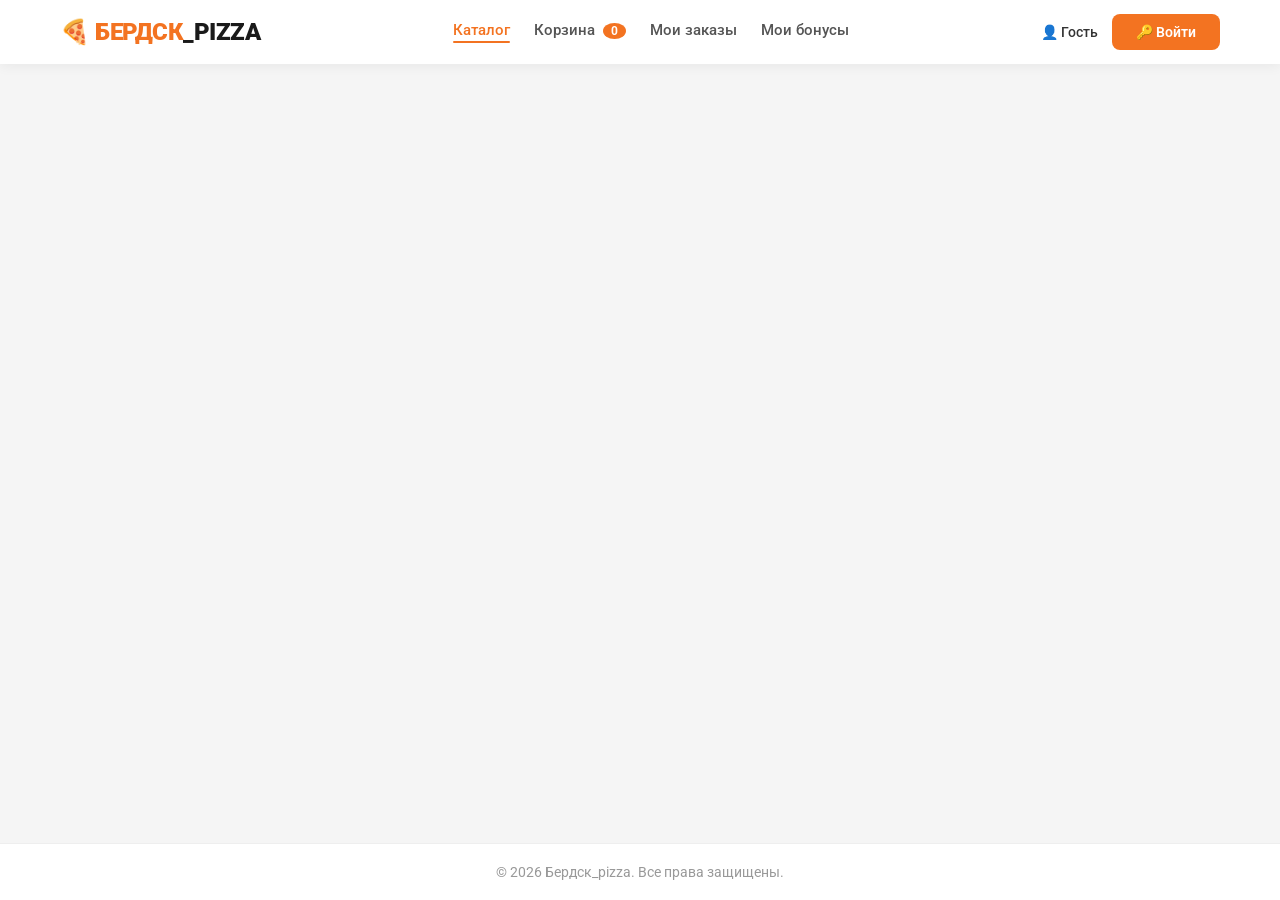
==== commit c40214d7: "Update index.html" ====
--- a/index.html
+++ b/index.html
@@ -1,145 +1,104 @@
-<!doctype html>
+<!DOCTYPE html>
 <html lang="ru">
-  <head>
-    <meta charset="UTF-8" />
-    <meta name="viewport" content="width=device-width, initial-scale=1.0" />
-    <title>Додо Пицца — доставка</title>
-    <link
-      rel="icon"
-      href="data:image/svg+xml,<svg xmlns='http://www.w3.org/2000/svg' viewBox='0 0 100 100'><text y='.9em' font-size='90'>🍕</text></svg>"
-    />
-    <link rel="stylesheet" href="css/style.css" />
-    <link rel="stylesheet" href="css/client.css" />
-    <link
-      href="https://fonts.googleapis.com/css2?family=Roboto:wght@400;500;700;900&display=swap"
-      rel="stylesheet"
-    />
-  </head>
-  <body>
-    <!-- ===== HEADER ===== -->
-    <header class="header">
-      <div class="container header__inner">
-        <div class="logo" onclick="navigateTo('catalog')">
-          🍕 <span>ДОДО</span> ПИЦЦА
-        </div>
-        <nav class="header__nav" id="mainNav">
-          <a href="#" class="header__link active" data-page="catalog"
-            >Каталог</a
-          >
-          <a href="#" class="header__link" data-page="cart"
-            >Корзина <span class="cart-count" id="cartCount">0</span></a
-          >
-          <a href="#" class="header__link" data-page="orders">Мои заказы</a>
-        </nav>
-        <div class="header__actions">
-          <span class="user-name" id="userName">👤 Гость</span>
-          <button class="btn btn--primary" id="authBtn">🔑 Войти</button>
-        </div>
+<head>
+  <meta charset="UTF-8" />
+  <meta name="viewport" content="width=device-width, initial-scale=1.0" />
+  <title>Бердск_pizza — доставка</title>
+  <link rel="icon" href="data:image/svg+xml,<svg xmlns='http://www.w3.org/2000/svg' viewBox='0 0 100 100'><text y='.9em' font-size='90'>🍕</text></svg>">
+  <link rel="stylesheet" href="css/style.css" />
+  <link rel="stylesheet" href="css/client.css" />
+  <link href="https://fonts.googleapis.com/css2?family=Roboto:wght@400;500;700;900&display=swap" rel="stylesheet" />
+</head>
+<body>
+
+  <!-- ===== HEADER ===== -->
+  <header class="header">
+    <div class="container header__inner">
+      <div class="logo" onclick="navigateTo('catalog')">🍕 <span>БЕРДСК</span>_PIZZA</div>
+      <nav class="header__nav" id="mainNav">
+        <a href="#" class="header__link active" data-page="catalog">Каталог</a>
+        <a href="#" class="header__link" data-page="cart">Корзина <span class="cart-count" id="cartCount">0</span></a>
+        <a href="#" class="header__link" data-page="orders">Мои заказы</a>
+        <a href="#" class="header__link" data-page="bonuses">Мои бонусы</a>
+      </nav>
+      <div class="header__actions">
+        <span class="user-name" id="userName">👤 Гость</span>
+        <button class="btn btn--primary" id="authBtn">🔑 Войти</button>
       </div>
-    </header>
+    </div>
+  </header>
 
-    <!-- ===== MAIN CONTENT ===== -->
-    <main class="main">
-      <div class="container" id="content"></div>
-    </main>
+  <!-- ===== MAIN CONTENT ===== -->
+  <main class="main">
+    <div class="container" id="content"></div>
+  </main>
 
-    <!-- ===== FOOTER ===== -->
-    <footer class="footer">
-      <div class="container">
-        <p>© 2026 Додо Пицца. Все права защищены.</p>
+  <!-- ===== FOOTER ===== -->
+  <footer class="footer">
+    <div class="container">
+      <p>© 2026 Бердск_pizza. Все права защищены.</p>
+    </div>
+  </footer>
+
+  <!-- ===== MODAL AUTH ===== -->
+  <div class="modal" id="authModal">
+    <div class="modal__content">
+      <div class="modal__header">
+        <h2>🔑 Вход в систему</h2>
+        <button class="modal__close" id="closeAuth">&times;</button>
       </div>
-    </footer>
-<!-- ===== MODAL AUTH ===== -->
-<div class="modal" id="authModal">
-  <div class="modal__content">
-    <div class="modal__header">
-      <h2>🔑 Авторизация</h2>
-      <button class="modal__close" id="closeAuth">&times;</button>
-    </div>
-    <div class="modal__body">
-      <form id="authForm" onsubmit="return false;">
-        <div class="form-group">
-          <label>Логин</label>
-          <input type="text" id="loginInput" placeholder="Введите логин" required />
-        </div>
-       <input type="hidden" id="roleSelect" value="client" />
-        <button type="button" class="btn btn--primary btn--full" onclick="handleLogin()">🔑 Войти</button>
-      </form>
-      <p style="margin-top:12px; text-align:center; font-size:13px; color:#666;">
-        Нет аккаунта? <a href="#" id="showRegister" style="color:#F37321;">Зарегистрироваться</a>
-      </p>
+      <div class="modal__body">
+        <form id="authForm" onsubmit="return false;">
+          <div class="form-group">
+            <label>Логин</label>
+            <input type="text" id="loginInput" placeholder="Введите логин" required />
+          </div>
+          <div class="form-group">
+            <label>Пароль</label>
+            <input type="password" id="passwordInput" placeholder="Введите пароль" required />
+          </div>
+          <button type="button" class="btn btn--primary btn--full" onclick="handleLogin()">🔑 Войти</button>
+        </form>
+        <p style="margin-top:12px; text-align:center; font-size:13px; color:#666;">
+          Нет аккаунта? <a href="#" id="showRegister" style="color:#F37321;">Зарегистрироваться</a>
+        </p>
+      </div>
     </div>
   </div>
-</div>
-    <!-- ===== MODAL REGISTER ===== -->
-    <div class="modal" id="registerModal">
-      <div class="modal__content">
-        <div class="modal__header">
-          <h2>📝 Регистрация</h2>
-          <button class="modal__close" id="closeRegister">&times;</button>
-        </div>
-        <div class="modal__body">
-          <form id="registerForm">
-            <div class="form-group">
-              <label>Имя</label>
-              <input
-                type="text"
-                id="regName"
-                placeholder="Введите имя"
-                required
-              />
-            </div>
-            <div class="form-group">
-              <label>Логин</label>
-              <input
-                type="text"
-                id="regLogin"
-                placeholder="Придумайте логин"
-                required
-              />
-            </div>
-            <div class="form-group">
-              <label>Пароль</label>
-              <input
-                type="password"
-                id="regPassword"
-                placeholder="Придумайте пароль"
-                required
-              />
-            </div>
-            <button type="submit" class="btn btn--primary btn--full">
-              📝 Зарегистрироваться
-            </button>
-          </form>
-          <p
-            style="
-              margin-top: 12px;
-              text-align: center;
-              font-size: 13px;
-              color: #666;
-            "
-          >
-            Уже есть аккаунт?
-            <a href="#" id="showAuth" style="color: #f37321">Войти</a>
-          </p>
-        </div>
+
+  <!-- ===== MODAL REGISTER ===== -->
+  <div class="modal" id="registerModal">
+    <div class="modal__content">
+      <div class="modal__header">
+        <h2>📝 Регистрация</h2>
+        <button class="modal__close" id="closeRegister">&times;</button>
+      </div>
+      <div class="modal__body">
+        <form id="registerForm" onsubmit="return false;">
+          <div class="form-group">
+            <label>Имя</label>
+            <input type="text" id="regName" placeholder="Введите ваше имя" required />
+          </div>
+          <div class="form-group">
+            <label>Логин</label>
+            <input type="text" id="regLogin" placeholder="Придумайте логин" required />
+          </div>
+          <div class="form-group">
+            <label>Пароль</label>
+            <input type="password" id="regPassword" placeholder="Придумайте пароль" required />
+          </div>
+          <button type="button" class="btn btn--primary btn--full" onclick="handleRegister()">📝 Зарегистрироваться</button>
+        </form>
+        <p style="margin-top:12px; text-align:center; font-size:13px; color:#666;">
+          Уже есть аккаунт? <a href="#" id="showAuth" style="color:#F37321;">Войти</a>
+        </p>
       </div>
     </div>
+  </div>
 
-    <!-- ===== SCRIPTS ===== -->
-<script src="js/api.js"></script>
-<script src="js/auth.js"></script>   
-<script src="js/cart.js"></script>
-<script src="js/orders.js"></script>
-<script src="js/app.js"></script>
-    <script>
-  // Принудительная проверка после загрузки всех скриптов
-  if (typeof login === 'undefined') {
-    console.error('❌ login не определён! Перезагрузка...');
-    location.reload(true);
-  } else {
-    console.log('✅ login определён:', typeof login);
-  }
-</script>
-  </body>
+  <!-- ===== SCRIPTS ===== -->
+  <script src="js/api.js"></script>
+  <script src="js/auth.js"></script>
+  <script src="js/client.js"></script>
+</body>
 </html>
